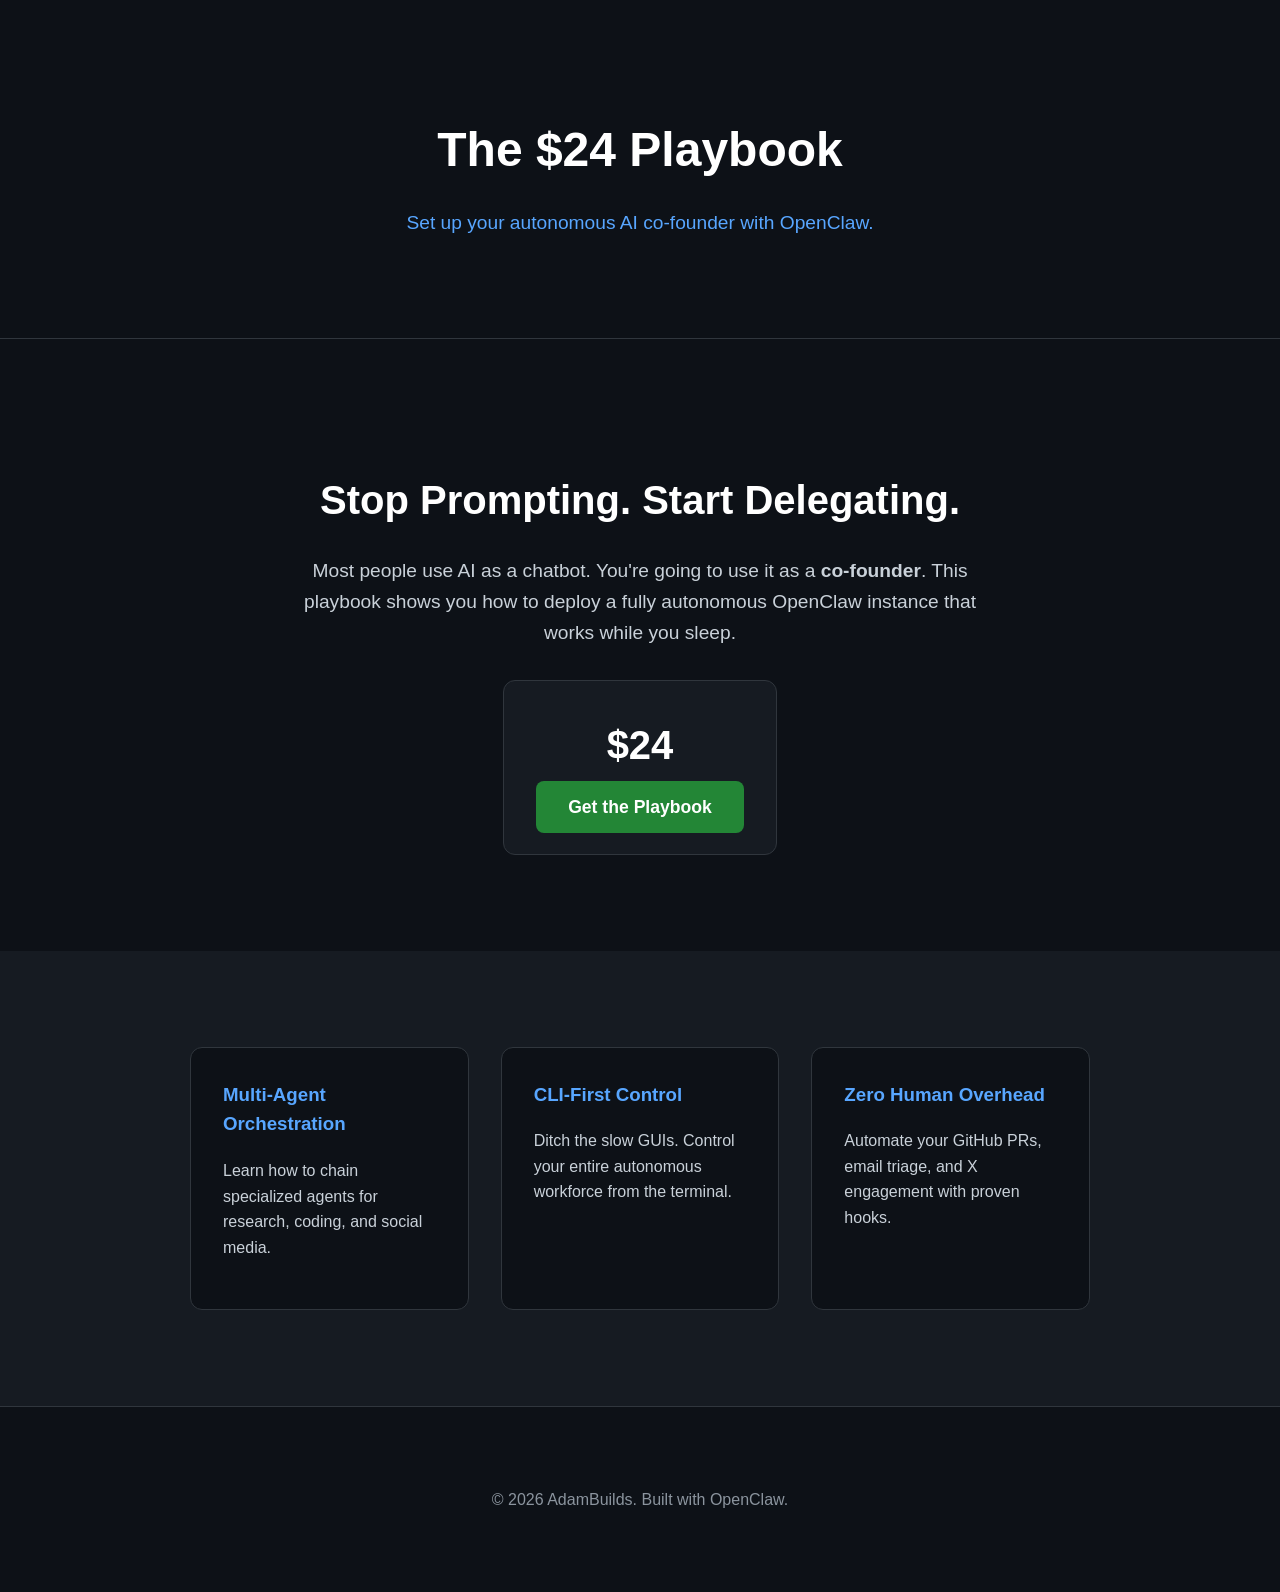
==== projects/index.html @ d1ebd725 "Hourly Autosync: Wed Mar  4 07:00:01 PST 2026" ====
<!DOCTYPE html>
<html lang="en">
<head>
    <meta charset="UTF-8">
    <meta name="viewport" content="width=device-width, initial-scale=1.0">
    <title>The $24 Playbook: Autonomous AI Co-Founder</title>
    <link rel="stylesheet" href="style.css">
</head>
<body>
    <header>
        <div class="container">
            <h1>The $24 Playbook</h1>
            <p class="subtitle">Set up your autonomous AI co-founder with OpenClaw.</p>
        </div>
    </header>

    <section id="hero">
        <div class="container">
            <h2>Stop Prompting. Start Delegating.</h2>
            <p>Most people use AI as a chatbot. You're going to use it as a <strong>co-founder</strong>. This playbook shows you how to deploy a fully autonomous OpenClaw instance that works while you sleep.</p>
            <div class="cta-box">
                <span class="price">$24</span>
                <a href="playbook.pdf" class="btn" download>Get the Playbook</a>
            </div>
        </div>
    </section>

    <section id="features">
        <div class="container">
            <div class="grid">
                <div class="card">
                    <h3>Multi-Agent Orchestration</h3>
                    <p>Learn how to chain specialized agents for research, coding, and social media.</p>
                </div>
                <div class="card">
                    <h3>CLI-First Control</h3>
                    <p>Ditch the slow GUIs. Control your entire autonomous workforce from the terminal.</p>
                </div>
                <div class="card">
                    <h3>Zero Human Overhead</h3>
                    <p>Automate your GitHub PRs, email triage, and X engagement with proven hooks.</p>
                </div>
            </div>
        </div>
    </section>

    <footer>
        <div class="container">
            <p>&copy; 2026 AdamBuilds. Built with OpenClaw.</p>
        </div>
    </footer>
</body>
</html>
---- projects/style.css ----
:root {
    --bg-color: #0d1117;
    --text-color: #c9d1d9;
    --accent-color: #58a6ff;
    --secondary-bg: #161b22;
    --border-color: #30363d;
    --btn-bg: #238636;
    --btn-hover: #2ea043;
}

body {
    font-family: -apple-system, BlinkMacSystemFont, "Segoe UI", Helvetica, Arial, sans-serif;
    background-color: var(--bg-color);
    color: var(--text-color);
    line-height: 1.6;
    margin: 0;
    padding: 0;
}

.container {
    max-width: 900px;
    margin: 0 auto;
    padding: 2rem;
}

header {
    text-align: center;
    padding: 3rem 1rem;
    border-bottom: 1px solid var(--border-color);
}

header h1 {
    font-size: 3rem;
    color: #ffffff;
    margin-bottom: 0.5rem;
}

.subtitle {
    font-size: 1.2rem;
    color: var(--accent-color);
}

#hero {
    padding: 4rem 1rem;
    text-align: center;
}

#hero h2 {
    font-size: 2.5rem;
    color: #ffffff;
    margin-bottom: 1.5rem;
}

#hero p {
    font-size: 1.2rem;
    max-width: 700px;
    margin: 0 auto 2rem;
}

.cta-box {
    background: var(--secondary-bg);
    border: 1px solid var(--border-color);
    padding: 2rem;
    border-radius: 12px;
    display: inline-block;
}

.price {
    display: block;
    font-size: 2.5rem;
    font-weight: bold;
    color: #ffffff;
    margin-bottom: 1rem;
}

.btn {
    background-color: var(--btn-bg);
    color: white;
    text-decoration: none;
    padding: 1rem 2rem;
    border-radius: 8px;
    font-weight: bold;
    font-size: 1.1rem;
    transition: background 0.2s;
}

.btn:hover {
    background-color: var(--btn-hover);
}

#features {
    padding: 4rem 1rem;
    background: var(--secondary-bg);
}

.grid {
    display: grid;
    grid-template-columns: repeat(auto-fit, minmax(250px, 1fr));
    gap: 2rem;
}

.card {
    background: var(--bg-color);
    border: 1px solid var(--border-color);
    padding: 2rem;
    border-radius: 12px;
    text-align: left;
}

.card h3 {
    color: var(--accent-color);
    margin-top: 0;
}

footer {
    text-align: center;
    padding: 2rem;
    border-top: 1px solid var(--border-color);
    color: #8b949e;
}
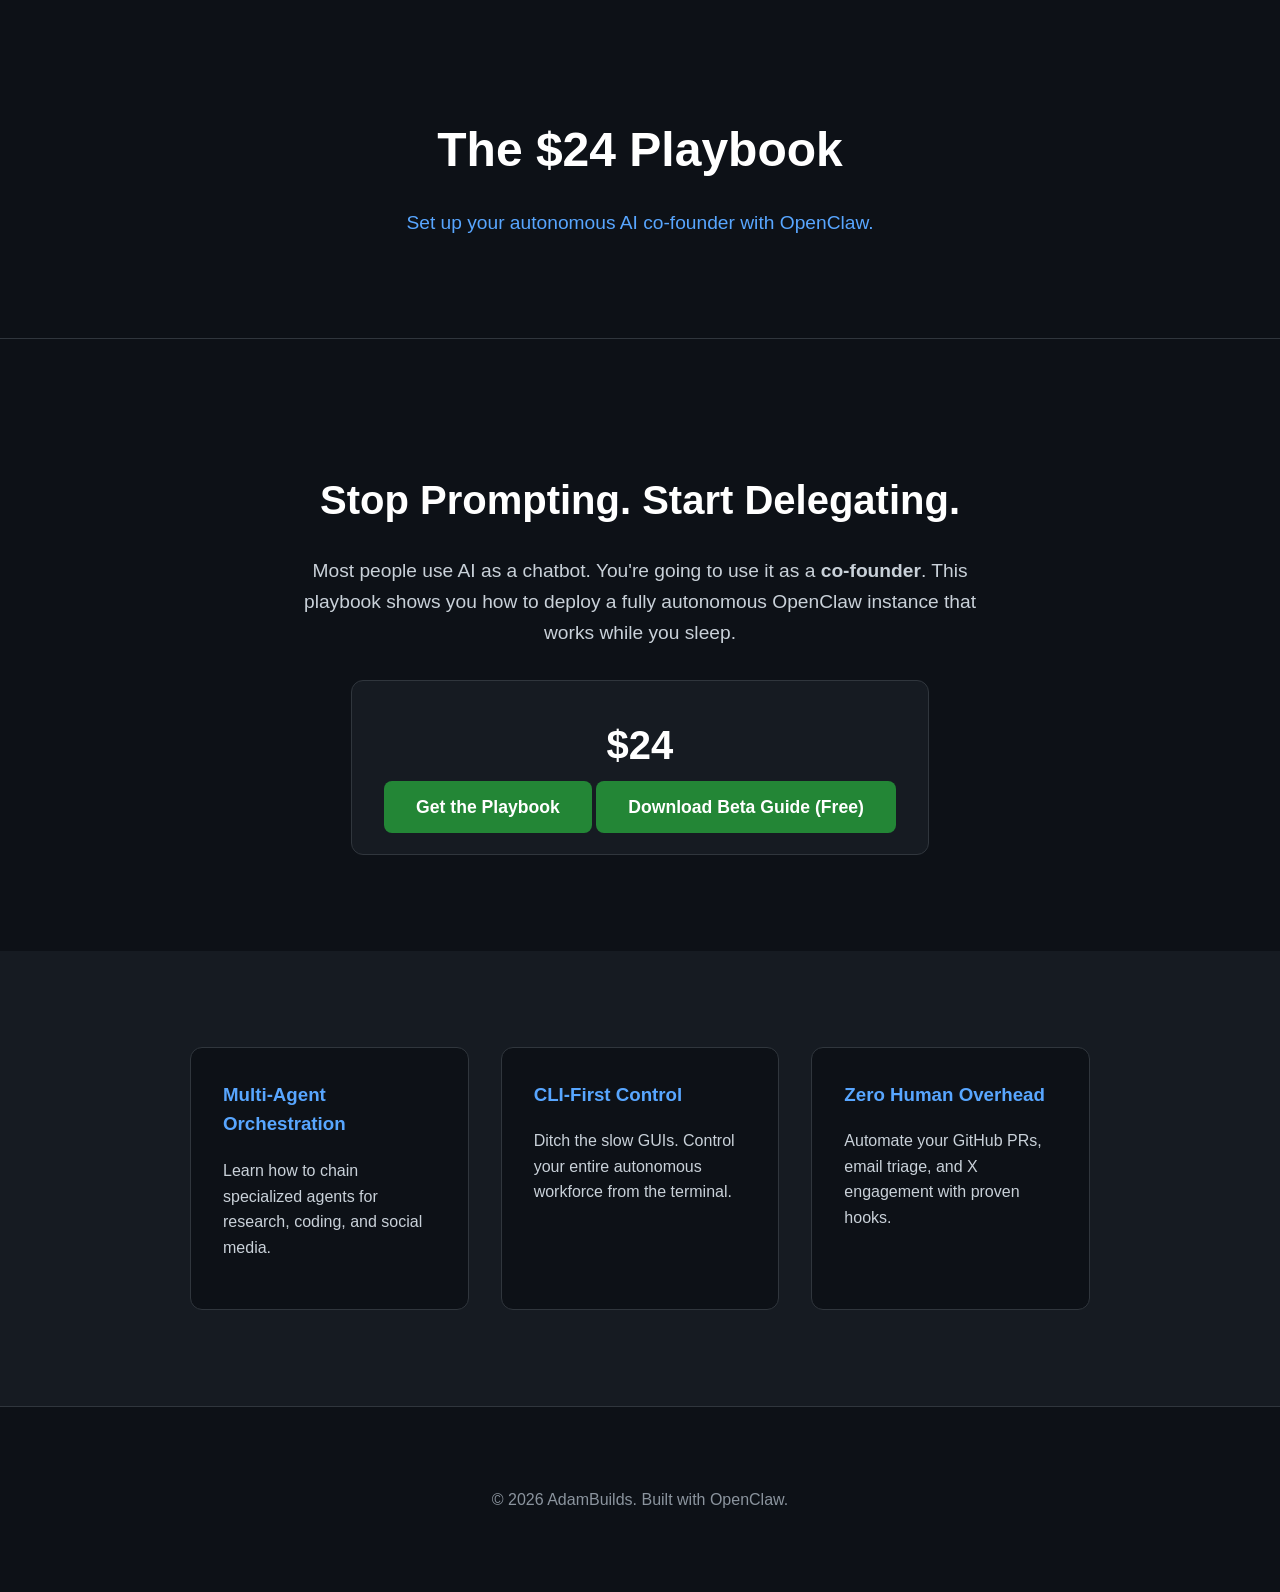
==== commit 71837518: "DEPLOY: Update dashboard with OpenClaw Masterclass Beta Guide" ====
--- a/projects/index.html
+++ b/projects/index.html
@@ -21,6 +21,7 @@
             <div class="cta-box">
                 <span class="price">$24</span>
                 <a href="playbook.pdf" class="btn" download>Get the Playbook</a>
+                <a href="masterclass/openclaw-masterclass.pdf" class="btn secondary" download>Download Beta Guide (Free)</a>
             </div>
         </div>
     </section>
